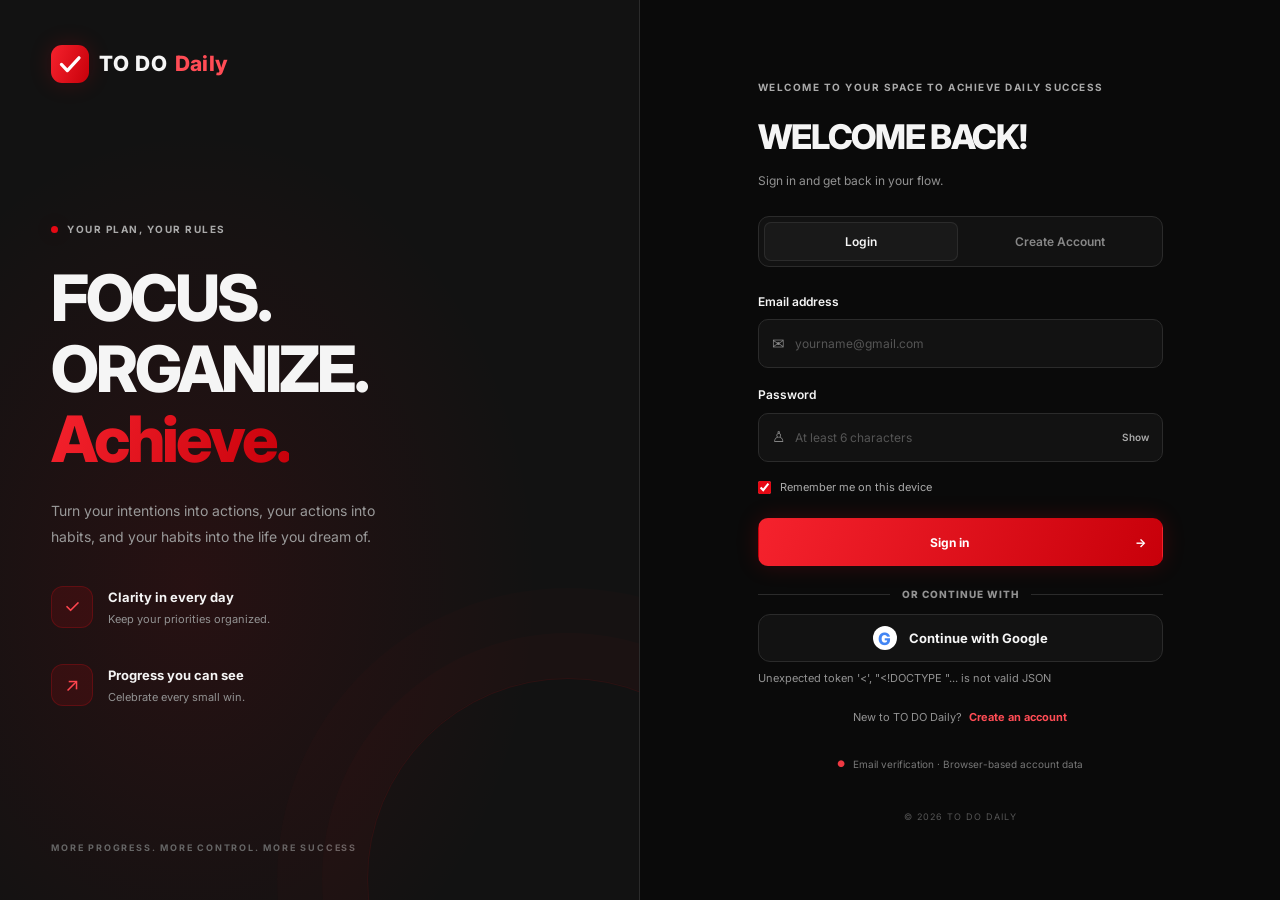
==== account.html @ 5b6dea38 "Add files via upload" ====
<!DOCTYPE html>
<html lang="en">
<head>
    <meta charset="UTF-8">
    <meta name="viewport" content="width=device-width, initial-scale=1.0">
    <meta name="theme-color" content="#0a0a0a">
    <title>TO DO Daily | Account</title>
    <link rel="icon" href="data:image/svg+xml,%3Csvg xmlns=%22http://www.w3.org/2000/svg%22 viewBox=%220 0 40 40%22%3E%3Cdefs%3E%3ClinearGradient id=%22g%22 x2=%221%22 y2=%221%22%3E%3Cstop stop-color=%22%23e50914%22/%3E%3Cstop offset=%221%22 stop-color=%22%23b20710%22/%3E%3C/linearGradient%3E%3C/defs%3E%3Crect width=%2240%22 height=%2240%22 rx=%2210%22 fill=%22url(%23g)%22/%3E%3Cpath d=%22m10 20 7 7 14-15%22 fill=%22none%22 stroke=%22white%22 stroke-width=%223.5%22 stroke-linecap=%22round%22 stroke-linejoin=%22round%22/%3E%3C/svg%3E">
    <script>try { document.documentElement.dataset.theme = localStorage.getItem("todoDaily_lastTheme") || "black-red"; } catch {}</script>
    <link rel="stylesheet" href="style.css">
    <script src="account.js" defer></script>
</head>
<body class="account-page">
    <main class="account-card">
        <a class="brand" href="todo.html" aria-label="TO DO Daily home">
            <span class="brand-mark" aria-hidden="true"><svg viewBox="0 0 40 40" focusable="false"><path d="M11 20.5 17.2 27 29.5 13.5" fill="none" stroke="white" stroke-width="3.4" stroke-linecap="round" stroke-linejoin="round"/></svg></span>
            <span class="brand-wordmark"><span class="brand-main">TO DO</span> <span class="accent">Daily</span></span>
        </a>
        <span class="eyebrow">ACCOUNT SETTINGS</span>
        <h1 id="accountUsername">Your account</h1>
        <p class="account-email" id="accountEmail"></p>
        <div class="account-options">
            <button class="btn btn-primary" id="accountLogoutBtn" type="button">Log out</button>
            <button class="danger-button" id="accountDeleteBtn" type="button">Delete account</button>
        </div>
        <button class="account-back" id="backToWebsite" type="button">Back to website</button>
    </main>

    <div class="modal-overlay" id="accountModal" hidden>
        <section class="confirm-modal" role="dialog" aria-modal="true" aria-labelledby="accountModalTitle" aria-describedby="accountModalDescription" tabindex="-1">
            <span class="modal-symbol" aria-hidden="true">!</span>
            <h2 id="accountModalTitle">Are you sure?</h2>
            <p id="accountModalDescription"></p>
            <div class="modal-actions" id="accountModalActions"></div>
        </section>
    </div>
    <div class="account-toast" id="accountToast" role="status" aria-live="polite" hidden></div>
</body>
</html>
---- style.css ----
/* TO DO Daily — shared design system */
:root {
    --bg: #0a0a0a;
    --surface: #121212;
    --surface-2: #191919;
    --red: #e50914;
    --red-light: #ff4c55;
    --white: #f5f5f5;
    --muted: #929292;
    --border: #2b2b2b;
    --radius: 15px;
}

* {
    box-sizing: border-box;
    margin: 0;
    padding: 0;
}

html { min-height: 100%; scroll-behavior: smooth; }

body {
    min-height: 100vh;
    background: var(--bg);
    color: var(--white);
    font-family: "Inter", Arial, sans-serif;
    font-size: 14px;
    line-height: 1.6;
}

button, input { font: inherit; }
button { color: inherit; }
button:disabled { cursor: not-allowed; opacity: .45; }
button:focus-visible, a:focus-visible, input:focus-visible {
    outline: 2px solid var(--red-light);
    outline-offset: 3px;
}
a { color: inherit; text-decoration: none; }
[hidden] { display: none !important; }
.accent { color: var(--red-light); }
.gradient-text {
    color: #ff3a45;
    background: linear-gradient(100deg, #ff626a, #e50914, #9e050d);
    background-clip: text;
    -webkit-background-clip: text;
    -webkit-text-fill-color: transparent;
}
.eyebrow {
    display: inline-flex;
    align-items: center;
    gap: 9px;
    color: #aaa;
    font-size: 10px;
    font-weight: 700;
    letter-spacing: 1.5px;
}
.status-dot {
    width: 7px;
    height: 7px;
    display: inline-block;
    border-radius: 50%;
    background: var(--red);
    box-shadow: 0 0 12px #e5091480;
}

/* Brand and buttons */
.brand {
    display: inline-flex;
    align-items: center;
    gap: 10px;
    font-size: 21px;
    font-weight: 800;
    letter-spacing: .15px;
    white-space: nowrap;
    text-decoration: none;
}
.brand-mark {
    width: 38px;
    height: 38px;
    display: grid;
    place-items: center;
    flex-shrink: 0;
    border-radius: 11px;
    background: linear-gradient(140deg, #e50914, #b20710);
    box-shadow: 0 5px 20px #e5091438, 0 0 22px #e5091415;
}
.brand-mark svg { display: block; width: 100%; height: 100%; }
.brand-wordmark { display: inline-flex; align-items: baseline; gap: 7px; }
.brand-main { color: #fff; letter-spacing: 1px; font-weight: 800; }
.brand .accent { color: #e50914; font-weight: 800; }
.btn {
    min-height: 44px;
    display: inline-flex;
    align-items: center;
    justify-content: center;
    gap: 10px;
    padding: 10px 16px;
    border: 1px solid transparent;
    border-radius: 10px;
    font-size: 12px;
    font-weight: 700;
    cursor: pointer;
    transition: transform .2s, box-shadow .2s, background .2s;
}
.btn-primary {
    background: linear-gradient(110deg, #f5222d, #c8000a);
    color: white;
    box-shadow: 0 5px 18px #e5091420;
}
.btn-primary:hover {
    transform: translateY(-2px);
    box-shadow: 0 8px 25px #e5091445;
}
.btn-outline {
    border-color: #383838;
    background: #141414;
    color: #ddd;
}
.btn-outline:hover { border-color: #a52a30; background: #211112; }
.text-button {
    border: none;
    background: transparent;
    color: var(--muted);
    font-size: 11px;
    cursor: pointer;
    transition: color .2s;
}
.text-button:hover { color: white; }

/* Login page */
.auth-page {
    background:
        radial-gradient(ellipse at 12% 20%, #4c050b28, transparent 45%),
        radial-gradient(ellipse at 85% 85%, #4a050b16, transparent 40%),
        var(--bg);
}
.auth-layout {
    min-height: 100vh;
    display: grid;
    grid-template-columns: 1fr 1fr;
}
.brand-panel {
    position: relative;
    min-height: 100vh;
    display: flex;
    flex-direction: column;
    padding: 45px 8%;
    overflow: hidden;
    border-right: 1px solid #ffffff0b;
    background: radial-gradient(ellipse at 30% 65%, #60050c25, transparent 55%), #0d0d0d;
}
.brand-panel::after {
    position: absolute;
    right: -130px;
    bottom: -180px;
    width: 400px;
    height: 400px;
    border: 1px solid #e509141c;
    border-radius: 50%;
    box-shadow: 0 0 0 45px #e5091406, 0 0 0 90px #e5091404;
    content: "";
    pointer-events: none;
}
.brand-content {
    position: relative;
    z-index: 1;
    max-width: 490px;
    margin: auto 0;
    padding: 55px 0;
}
.brand-content h1 {
    margin-top: 24px;
    font-size: clamp(43px, 5vw, 70px);
    font-weight: 800;
    line-height: 1.1;
    letter-spacing: -3px;
}
.brand-content > p {
    max-width: 365px;
    margin-top: 23px;
    color: #999;
    font-size: 14px;
    line-height: 1.9;
}
.brand-feature {
    display: flex;
    align-items: center;
    gap: 15px;
    margin-top: 35px;
}
.feature-icon {
    width: 42px;
    height: 42px;
    display: grid;
    place-items: center;
    border: 1px solid #e509143d;
    border-radius: 12px;
    background: #e509141f;
    color: #ff454e;
    font-size: 19px;
}
.brand-feature strong { font-size: 13px; }
.brand-feature p { margin-top: 3px; color: var(--muted); font-size: 11px; }
.brand-footer { color: #666; font-size: 9px; font-weight: 700; letter-spacing: 1.8px; }

.auth-side {
    display: flex;
    flex-direction: column;
    align-items: center;
    justify-content: center;
    padding: 40px 7%;
}
.auth-card { width: 100%; max-width: 405px; }
.mobile-brand { display: none; margin-bottom: 35px; }
.auth-heading { margin-bottom: 26px; }
.auth-heading h2 {
    margin-top: 12px;
    font-size: clamp(27px, 3vw, 34px);
    font-weight: 800;
    letter-spacing: -1.3px;
}
.auth-heading > p { margin-top: 7px; color: var(--muted); font-size: 12px; }
.auth-tabs {
    display: grid;
    grid-template-columns: 1fr 1fr;
    gap: 5px;
    margin-bottom: 25px;
    padding: 5px;
    border: 1px solid var(--border);
    border-radius: 11px;
    background: #111;
}
.auth-tab {
    min-height: 39px;
    border: none;
    border-radius: 7px;
    background: transparent;
    color: #888;
    font-size: 12px;
    font-weight: 600;
    cursor: pointer;
}
.auth-tab.active {
    background: #292020;
    color: white;
    box-shadow: inset 0 0 0 1px #4b2022;
}
.field-group { margin-bottom: 17px; }
.field-group > label, .gender-field legend {
    display: block;
    margin-bottom: 8px;
    color: #ddd;
    font-size: 12px;
    font-weight: 600;
}
.input-wrap {
    display: flex;
    align-items: center;
    gap: 10px;
    min-height: 49px;
    padding: 0 13px;
    border: 1px solid #303030;
    border-radius: 10px;
    background: #111;
    transition: border-color .2s, box-shadow .2s, background .2s;
}
.input-wrap:focus-within {
    border-color: #e50914a8;
    background: #151010;
    box-shadow: 0 0 0 3px #e5091410, 0 0 20px #e5091408;
}
.input-icon { flex-shrink: 0; color: #888; font-size: 15px; }
.input-wrap input {
    width: 100%;
    min-width: 0;
    height: 46px;
    border: none;
    outline: none;
    background: transparent;
    color: white;
    font-size: 12px;
}
.input-wrap input::placeholder { color: #555; }
.input-wrap input:focus-visible { outline: none; }
.input-wrap input[type="date"] { color-scheme: dark; }
.password-toggle {
    flex-shrink: 0;
    border: none;
    background: transparent;
    color: #aaa;
    font-size: 10px;
    font-weight: 600;
    cursor: pointer;
}
.password-toggle:hover { color: white; }
.field-error, .form-error {
    margin-top: 5px;
    color: #ff626a;
    font-size: 11px;
    line-height: 1.5;
}
.field-error:empty, .form-error:empty { display: none; }
.auth-submit { width: 100%; min-height: 48px; margin-top: 7px; }
.auth-submit span:first-child { flex: 1; }
.auth-switch {
    margin-top: 22px;
    color: var(--muted);
    text-align: center;
    font-size: 11px;
}
.auth-switch button {
    margin-left: 4px;
    border: none;
    background: transparent;
    color: #ff4c55;
    font-size: inherit;
    font-weight: 700;
    cursor: pointer;
}
.auth-switch a { font-weight: 700; }
.remember-row {
    display: flex;
    align-items: center;
    gap: 9px;
    margin: 5px 0 15px;
    color: #aaa;
    font-size: 11px;
    cursor: pointer;
}
.remember-row input, .gender-option input { accent-color: var(--red); }
.security-note {
    display: flex;
    align-items: center;
    justify-content: center;
    gap: 8px;
    margin-top: 30px;
    color: #777;
    font-size: 10px;
    text-align: center;
}
.security-note > span { color: #ef3942; font-size: 9px; }
.page-copyright { margin-top: 38px; color: #555; text-align: center; font-size: 9px; letter-spacing: 1px; }

/* Verification and profile setup */
.setup-page {
    display: grid;
    place-items: center;
    padding: 24px;
    background: radial-gradient(ellipse at 50% 15%, #51060b2b, transparent 45%), var(--bg);
}
.setup-card {
    width: 100%;
    max-width: 445px;
    padding: 35px;
    border: 1px solid #292020;
    border-radius: 20px;
    background: linear-gradient(145deg, #151515, #101010);
    box-shadow: 0 20px 70px #0008, 0 0 55px #e5091408;
    animation: enter .4s ease both;
}
.setup-brand { margin-bottom: 32px; }
.profile-card .setup-brand { display: flex; justify-content: center; width: 100%; margin: 0 auto 28px; }
.profile-card > .eyebrow, .profile-card > h1, .profile-card > .setup-description { display: block; width: 100%; text-align: center; }
.profile-card > .eyebrow { justify-content: center; }
.profile-card > h1 { margin-left: auto; margin-right: auto; font-size: clamp(23px, 5vw, 30px); line-height: 1.3; letter-spacing: -.7px; }
.profile-card > .setup-description { margin-top: 10px; line-height: 1.7; }
.setup-avatar {
    width: 58px;
    height: 58px;
    display: grid;
    place-items: center;
    margin-bottom: 22px;
    border: 1px solid #e509144a;
    border-radius: 17px;
    background: #e509141f;
    color: #ff5059;
    font-size: 25px;
    font-weight: 800;
}
.setup-card h1 { margin-top: 12px; font-size: 30px; line-height: 1.3; letter-spacing: -1px; }
.setup-description { margin: 12px 0 25px; color: var(--muted); font-size: 12px; line-height: 1.9; overflow-wrap: anywhere; }
.setup-description strong { overflow-wrap: anywhere; }
.setup-card .auth-submit { margin-top: 12px; }
.setup-logout { display: block; margin: 22px auto 0; }
.field-hint { margin-top: 7px; color: #777; font-size: 10px; }
 .dob-selects { display: grid; grid-template-columns: .85fr 1.5fr 1fr; gap: 8px; }
.dob-selects select {
    width: 100%; min-width: 0; height: 48px; padding: 0 9px;
    border: 1px solid #303030; border-radius: 10px; outline: none;
    background: #111; color: #eee; font: inherit; font-size: 12px;
}
.dob-selects select:focus { border-color: #e50914a8; box-shadow: 0 0 0 3px #e5091410; }
.add-task-wrap { margin-top: 18px; transition: margin .28s ease; }
.add-task-wrap:has(+ .progress-section) { margin-top: 0; margin-bottom: 20px; }
.gender-field { min-width: 0; margin: 0 0 16px; border: none; }
.gender-options { display: grid; grid-template-columns: 1fr 1fr; gap: 8px; }
.gender-option { position: relative; cursor: pointer; }
.gender-option input {
    position: absolute;
    width: 1px;
    height: 1px;
    opacity: 0;
}
.gender-option span {
    min-height: 42px;
    display: flex;
    align-items: center;
    padding: 10px;
    border: 1px solid #303030;
    border-radius: 9px;
    background: #111;
    color: #aaa;
    font-size: 11px;
    transition: border-color .2s, background .2s, color .2s;
}
.gender-option input:checked + span {
    border-color: #c51c25;
    background: #321215;
    color: white;
}
.gender-option input:focus-visible + span { outline: 2px solid var(--red-light); outline-offset: 2px; }

/* OTP verification */
.otp-inputs {
    display: grid;
    grid-template-columns: repeat(6, minmax(0, 1fr));
    gap: 8px;
    margin: 24px 0 12px;
}
.otp-input {
    width: 100%;
    min-width: 0;
    height: 53px;
    border: 1px solid #343434;
    border-radius: 10px;
    outline: none;
    background: #0d0d0d;
    color: white;
    font-size: 22px;
    font-weight: 700;
    text-align: center;
    transition: border-color .2s, box-shadow .2s;
}
.otp-input:focus { border-color: var(--red); box-shadow: 0 0 0 3px #e5091417; }
.resend-row { display: flex; flex-wrap: wrap; justify-content: center; gap: 8px; margin-top: 22px; color: #888; font-size: 11px; }

/* Dashboard navbar */
.dashboard-page {
    background: radial-gradient(ellipse at 50% 0%, #41040818, transparent 40%), var(--bg);
}
.navbar {
    position: sticky;
    top: 0;
    z-index: 5;
    min-height: 72px;
    display: flex;
    align-items: center;
    justify-content: space-between;
    gap: 14px;
    padding: 12px max(5%, calc((100% - 1100px) / 2));
    border-bottom: 1px solid #ffffff0d;
    background: #0a0a0aef;
    backdrop-filter: blur(18px);
}
.nav-user { display: flex; align-items: center; gap: 10px; }
.avatar {
    width: 36px;
    height: 36px;
    display: grid;
    flex-shrink: 0;
    place-items: center;
    border: 1px solid #e5091455;
    border-radius: 50%;
    background: linear-gradient(135deg, #4b1014, #1b0b0c);
    color: #ff747b;
    font-size: 13px;
    font-weight: 800;
}
.nav-username { max-width: 130px; overflow: hidden; color: #ddd; font-size: 11px; font-weight: 600; text-overflow: ellipsis; white-space: nowrap; }
.logout-btn { min-height: 36px; padding: 7px 11px; font-size: 10px; }

/* Dashboard and stats */
.dashboard-main { width: min(100% - 40px, 900px); margin: 0 auto; padding: 45px 0 30px; }
.welcome-section { margin-bottom: 27px; }
.welcome-section h1 { margin-top: 11px; font-size: clamp(28px, 5vw, 41px); font-weight: 800; letter-spacing: -1.5px; line-height: 1.3; overflow-wrap: anywhere; }
.welcome-section > p { margin-top: 8px; color: var(--muted); font-size: 12px; }
.stats-grid { display: grid; grid-template-columns: repeat(3, minmax(0, 1fr)); gap: 13px; margin-bottom: 22px; }
.stat-card {
    min-width: 0;
    padding: 18px;
    border: 1px solid var(--border);
    border-radius: 14px;
    background: linear-gradient(140deg, #171717, #111);
    transition: transform .2s, border-color .2s;
}
.stat-card:hover { transform: translateY(-3px); border-color: #552025; }
.stat-icon { width: 31px; height: 31px; display: grid; place-items: center; margin-bottom: 13px; border: 1px solid #e509142c; border-radius: 9px; background: #e5091410; color: #ff5059; font-size: 16px; }
.stat-label { color: #999; font-size: 9px; font-weight: 700; letter-spacing: 1px; }
.stat-value { margin-top: 5px; font-size: 29px; font-weight: 800; letter-spacing: -1px; line-height: 1.4; }
.stat-percent { margin-left: 2px; color: #ff525b; font-size: 15px; }
.stat-caption { margin-top: 4px; color: #777; font-size: 10px; }

/* Task panel */
.task-panel { padding: 27px; border: 1px solid #292929; border-radius: 18px; background: linear-gradient(150deg, #141414, #101010); box-shadow: 0 18px 50px #0003; }
.panel-heading { display: flex; align-items: center; justify-content: space-between; gap: 12px; margin-bottom: 22px; }
.panel-heading h2 { margin-top: 4px; font-size: 24px; font-weight: 800; letter-spacing: -.8px; }
.task-count-badge { flex-shrink: 0; padding: 7px 10px; border: 1px solid #e5091429; border-radius: 8px; background: #e509140d; color: #ff646b; font-size: 10px; font-weight: 700; }
.add-task-form { display: flex; align-items: center; gap: 10px; min-height: 55px; padding: 5px 6px 5px 14px; border: 1px solid #303030; border-radius: 11px; background: #0c0c0c; transition: border-color .2s, box-shadow .2s; }
.add-task-form:focus-within { border-color: #b32b32; box-shadow: 0 0 0 3px #e509140d; }
.add-input-icon { color: #ff444d; font-size: 20px; }
.add-task-form input { flex: 1; width: 100%; min-width: 0; height: 42px; border: none; outline: none; background: transparent; color: white; font-size: 12px; }
.add-task-form input::placeholder { color: #626262; }
.add-task-form input:focus-visible { outline: none; }
.add-task-btn { min-height: 40px; padding: 8px 13px; font-size: 10px; }

/* Progress */
.progress-section { margin-top: 26px; }
.progress-label { display: flex; justify-content: space-between; gap: 10px; margin-bottom: 10px; color: #999; font-size: 9px; font-weight: 700; letter-spacing: .8px; }
#progressLabel { color: #ff5a62; letter-spacing: 0; }
.progress-track { height: 6px; overflow: hidden; border-radius: 20px; background: #292929; }
.progress-fill { width: 0; height: 100%; border-radius: inherit; background: linear-gradient(90deg, #9f0710, #ff2632); box-shadow: 0 0 12px #e5091455; transition: width .45s ease; }

/* Filters */
.task-toolbar { display: flex; align-items: center; justify-content: space-between; gap: 12px; margin: 25px 0 15px; padding-bottom: 15px; border-bottom: 1px solid #272727; }
.filter-tabs { display: flex; flex-wrap: wrap; gap: 4px; }
.filter-btn { display: inline-flex; align-items: center; gap: 6px; padding: 8px 10px; border: 1px solid transparent; border-radius: 8px; background: transparent; color: #888; font-size: 10px; font-weight: 600; cursor: pointer; }
.filter-btn span { min-width: 17px; padding: 1px 4px; border-radius: 5px; background: #272727; color: #aaa; font-size: 9px; text-align: center; }
.filter-btn:hover { color: white; }
.filter-btn.active { border-color: #632126; background: #341316; color: #ff646b; }
.filter-btn.active span { background: #57151a; color: #ff8389; }
.clear-btn { flex-shrink: 0; font-size: 10px; }

/* Task rows */
.task-list { display: flex; flex-direction: column; gap: 9px; list-style: none; }
.task-item { display: flex; align-items: center; gap: 12px; min-width: 0; padding: 13px 12px; border: 1px solid #292929; border-radius: 11px; background: #141414; animation: task-enter .25s ease both; transition: border-color .2s, background .2s, opacity .22s, transform .22s; }
.task-item:hover { border-color: #4b2527; background: #191515; }
.task-item.removing { opacity: 0; transform: translateX(18px); }
.task-check { width: 23px; height: 23px; flex-shrink: 0; display: grid; place-items: center; border: 1.5px solid #666; border-radius: 50%; background: #101010; color: white; font-size: 12px; cursor: pointer; transition: border-color .2s, background .2s, transform .2s; }
.task-check:hover { transform: scale(1.08); border-color: #ff4c55; }
.task-item.completed .task-check { border-color: var(--red); background: var(--red); }
.task-text { flex: 1; min-width: 0; overflow-wrap: anywhere; color: #e5e5e5; font-size: 12px; line-height: 1.7; cursor: pointer; transition: color .2s; }
.task-item.completed .task-text { color: #6f6f6f; text-decoration: line-through; text-decoration-color: #777; }
.delete-task { width: 31px; height: 31px; flex-shrink: 0; display: grid; place-items: center; border: 1px solid transparent; border-radius: 8px; background: transparent; color: #777; font-size: 14px; cursor: pointer; transition: color .2s, background .2s, border-color .2s; }
.delete-task:hover { border-color: #702126; background: #3a1013; color: #ff5a62; }
.empty-state { padding: 35px 15px; text-align: center; }
.empty-icon { width: 47px; height: 47px; display: grid; place-items: center; margin: 0 auto 14px; border: 1px solid #6d1b20; border-radius: 15px; background: #e509140c; color: #ff525a; font-size: 21px; }
.empty-state h3 { font-size: 15px; font-weight: 700; }
.empty-state p { max-width: 300px; margin: 7px auto 0; color: #858585; font-size: 11px; line-height: 1.8; }
.list-footer { display: flex; align-items: center; justify-content: space-between; gap: 10px; margin-top: 16px; padding-top: 16px; border-top: 1px solid #262626; color: #777; font-size: 9px; }
.list-footer > span:first-child { display: inline-flex; align-items: center; gap: 7px; font-size: 8px; font-weight: 700; letter-spacing: .8px; }
.dashboard-motto { margin-top: 25px; color: #515151; text-align: center; font-size: 9px; font-weight: 600; letter-spacing: 1.4px; }

/* Praise toast */
.toast { position: fixed; right: 24px; bottom: 24px; z-index: 20; max-width: min(390px, calc(100% - 32px)); display: flex; align-items: center; gap: 12px; padding: 15px 19px; border: 1px solid #6d2429; border-radius: 13px; background: #191111; box-shadow: 0 12px 40px #0009, 0 0 25px #e5091410; color: #f5f5f5; font-size: 12px; font-weight: 600; opacity: 0; pointer-events: none; transform: translateY(20px); transition: opacity .28s ease, transform .28s ease; }
.toast.show { opacity: 1; pointer-events: auto; transform: translateY(0); }
.toast-icon { width: 30px; height: 30px; flex-shrink: 0; display: grid; place-items: center; border-radius: 9px; background: #e5091420; color: #ff626a; font-size: 16px; }

/* Animations */
@keyframes enter { from { opacity: 0; transform: translateY(10px); } to { opacity: 1; transform: translateY(0); } }
@keyframes task-enter { from { opacity: 0; transform: translateY(8px); } to { opacity: 1; transform: translateY(0); } }

/* Responsive layout */
@media (max-width: 850px) {
    .brand-panel { padding: 35px 6%; }
    .auth-side { padding: 30px 5%; }
    .brand-content h1 { font-size: clamp(39px, 6vw, 55px); letter-spacing: -2px; }
    .task-panel { padding: 22px; }
}
@media (max-width: 680px) {
    .auth-layout { grid-template-columns: 1fr; }
    .brand-panel { display: none; }
    .auth-side { min-height: 100vh; padding: 26px 21px; }
    .auth-card { max-width: 420px; margin: auto; }
    .mobile-brand { display: inline-flex; }
    .page-copyright { margin-top: 30px; }
    .setup-card { padding: 27px 22px; }
    .navbar { min-height: 65px; padding: 10px 14px; }
    .brand { gap: 8px; font-size: 18px; }
    .brand-mark { width: 32px; height: 32px; font-size: 19px; }
    .nav-user { gap: 7px; }
    .nav-username { max-width: 85px; font-size: 10px; }
    .logout-btn { min-height: 33px; padding: 6px 8px; font-size: 9px; }
    .dashboard-main { width: calc(100% - 28px); padding-top: 30px; }
    .stats-grid { gap: 8px; }
    .stat-card { padding: 12px 10px; }
    .stat-value { font-size: 23px; }
    .stat-label { font-size: 8px; letter-spacing: .5px; }
    .stat-caption { font-size: 9px; }
    .task-panel { padding: 17px 13px; border-radius: 14px; }
    .panel-heading h2 { font-size: 21px; }
    .task-count-badge { padding: 6px 7px; font-size: 9px; }
    .add-task-form { gap: 7px; padding-left: 9px; }
    .add-task-form input { font-size: 11px; }
    .add-task-btn { gap: 4px; padding: 8px; font-size: 9px; }
    .task-toolbar { align-items: flex-start; }
    .filter-tabs { gap: 2px; }
    .filter-btn { gap: 4px; padding: 8px 6px; font-size: 9px; }
    .clear-btn { padding-top: 9px; font-size: 9px; }
    .list-footer { align-items: flex-start; flex-direction: column; }
    .toast { right: 16px; bottom: 16px; }
}
@media (max-width: 380px) {
    .setup-card { padding: 23px 17px; }
    .setup-card h1 { font-size: 26px; }
    .nav-username { display: none; }
    .stat-card { padding: 10px 7px; }
    .stat-value { font-size: 20px; }
    .filter-btn { padding: 7px 5px; }
    .otp-inputs { gap: 5px; }
    .otp-input { height: 46px; font-size: 19px; }
}
@media (prefers-reduced-motion: reduce) {
    *, *::before, *::after {
        scroll-behavior: auto !important;
        animation-duration: .01ms !important;
        animation-iteration-count: 1 !important;
        transition-duration: .01ms !important;
    }
}


/* Profile panel, charts, theme swatches, confirmation dialogs */
:root {
    --accent: #e50914;
    --accent-strong: #b20710;
    --accent-soft: #ff4c55;
    --accent-gradient: linear-gradient(110deg, #f5222d, #c8000a);
    --glow: 0 0 22px #e5091430;
    --shadow: 0 18px 55px #0008;
    --success-blue: #339dff;
    --danger-red: #ff4653;
    --card-shadow: 0 12px 36px #0003;
}
:root[data-theme="black-red"] {
    color-scheme: dark;
    --bg: #0a0a0a; --surface: #121212; --surface-2: #191919;
    --white: #f5f5f5; --muted: #929292; --border: #2b2b2b; --greeting-text: #f5f5f5;
    --red: #e50914; --red-light: #ff4c55; --accent: #e50914;
    --accent-strong: #b20710; --accent-soft: #ff4c55;
    --accent-gradient: linear-gradient(110deg, #f5222d, #c8000a);
    --glow: 0 0 22px #e5091430; --shadow: 0 18px 55px #0008;
}
:root[data-theme="white-blue"] {
    color-scheme: light;
    --bg: #f4f7fc; --surface: #ffffff; --surface-2: #edf2f9;
    --white: #172033; --muted: #637087; --border: #d6dfec; --greeting-text: #172033;
    --red: #2563eb; --red-light: #3b82f6; --accent: #2563eb;
    --accent-strong: #1d4ed8; --accent-soft: #60a5fa;
    --accent-gradient: linear-gradient(110deg, #3b82f6, #1d4ed8);
    --glow: 0 7px 24px #1d4ed81a; --shadow: 0 18px 55px #1d35571c;
    --card-shadow: 0 12px 34px #1d355714;
}
:root[data-theme="black-purple"] {
    color-scheme: dark;
    --bg: #0b0910; --surface: #15111d; --surface-2: #20182a;
    --white: #f7f2ff; --muted: #a49ab4; --border: #382943; --greeting-text: #f7f2ff;
    --red: #a855f7; --red-light: #c084fc; --accent: #a855f7;
    --accent-strong: #7e22ce; --accent-soft: #c084fc;
    --accent-gradient: linear-gradient(110deg, #c084fc, #7e22ce);
    --glow: 0 0 22px #a855f730; --shadow: 0 18px 55px #0009;
}
 :root[data-theme="pink-blue"] {
    color-scheme: light;
    --bg: #ffd6ec; --surface: #ffffff; --surface-2: #fff0f8;
    --white: #17243b; --muted: #4d5d77; --border: #ee9fcb; --greeting-text: #172033;
    --red: #1e90ff; --red-light: #0878e8; --accent: #1e90ff;
    --accent-strong: #0869ce; --accent-soft: #0869ce;
    --accent-gradient: linear-gradient(110deg, #42adff, #0878e8);
    --glow: 0 6px 20px #1e90ff20; --shadow: 0 18px 55px #77345b1a; --card-shadow: 0 12px 34px #77345b14;
}
:root[data-theme="peach-coral"] {
    color-scheme: light;
    --bg: #fff2e8; --surface: #fffaf5; --surface-2: #ffeadf;
    --white: #4a2d2b; --muted: #856763; --border: #f1c9bb; --greeting-text: #3b2422;
    --red: #f0645a; --red-light: #d94841; --accent: #f0645a;
    --accent-strong: #d94841; --accent-soft: #d94841;
    --accent-gradient: linear-gradient(110deg, #fb8b7f, #e85d55);
    --glow: 0 6px 20px #f0645a18; --shadow: 0 18px 55px #77483a1a; --card-shadow: 0 12px 34px #77483a14;
}
:root[data-theme="mint-teal"] {
    color-scheme: light;
    --bg: #d8f8e8; --surface: #ffffff; --surface-2: #effcf5;
    --white: #173a35; --muted: #52736c; --border: #a6d9c7; --greeting-text: #173a35;
    --red: #0f9f8f; --red-light: #087f72; --accent: #0f9f8f;
    --accent-strong: #087f72; --accent-soft: #087f72;
    --accent-gradient: linear-gradient(110deg, #35c9b1, #087f72);
    --glow: 0 6px 20px #0f9f8f18; --shadow: 0 18px 55px #1d5d4a1a; --card-shadow: 0 12px 34px #1d5d4a14;
}
html, body, .navbar, .task-panel, .stat-card, .task-item, .add-task-form,
.profile-panel, .profile-box, .chart-card, .confirm-modal, .toast, input, button {
    transition-property: background-color, color, border-color, box-shadow;
    transition-duration: .22s;
    transition-timing-function: ease;
}
body { background-color: var(--bg); color: var(--white); }
.brand-mark { background: var(--accent-gradient); box-shadow: var(--glow); }
.brand .accent, .accent, .brand .accent { color: var(--accent-soft); }
.brand-main { color: var(--white); }
.btn-primary { background: var(--accent-gradient); box-shadow: var(--glow); }
.btn-outline { border-color: var(--border); background: var(--surface); color: var(--white); }
.btn-outline:hover { border-color: var(--accent); background: var(--surface-2); }
button:focus-visible, a:focus-visible, input:focus-visible { outline-color: var(--accent-soft); }
.status-dot { background: var(--accent); box-shadow: var(--glow); }
.gradient-text { background-image: var(--accent-gradient); }
.navbar { background: var(--surface); border-color: var(--border); }
.task-panel, .stat-card { background: var(--surface); border-color: var(--border); box-shadow: var(--card-shadow); }
.task-item { background: var(--surface); border-color: var(--border); }
.task-item:hover { border-color: var(--accent); background: var(--surface-2); }
.task-text { color: var(--white); }
.task-item.completed .task-text { color: var(--muted); }
.task-check { background: var(--bg); border-color: var(--muted); }
.task-item.completed .task-check { border-color: var(--accent); background: var(--accent); }
.add-task-form { background: var(--surface-2); border-color: var(--border); }
.add-task-form input { color: var(--white); }
.input-wrap, .auth-tabs { background: var(--surface); border-color: var(--border); }
.input-wrap input { color: var(--white); }
.filter-btn { color: var(--muted); }
.filter-btn span { background: var(--surface-2); color: var(--muted); }
.filter-btn.active { border-color: var(--accent); background: color-mix(in srgb, var(--accent) 14%, var(--surface)); color: var(--accent-soft); }
.filter-btn.active span { background: color-mix(in srgb, var(--accent) 24%, var(--surface)); color: var(--accent-soft); }
.progress-track { background: var(--surface-2); }
.progress-fill { background: var(--accent-gradient); box-shadow: var(--glow); }
#progressLabel { color: var(--accent-soft); }
.empty-icon { border-color: var(--border); background: color-mix(in srgb, var(--accent) 10%, var(--surface)); color: var(--accent-soft); }
.delete-task:hover { border-color: var(--accent); background: color-mix(in srgb, var(--accent) 14%, var(--surface)); color: var(--accent-soft); }
.toast { background: var(--surface); border-color: var(--border); color: var(--white); box-shadow: var(--shadow), var(--glow); }
.toast-icon { background: color-mix(in srgb, var(--accent) 17%, var(--surface)); color: var(--accent-soft); }
.auth-page { background: radial-gradient(ellipse at 12% 20%, color-mix(in srgb, var(--accent) 12%, transparent), transparent 45%), var(--bg); }
.brand-panel { background: radial-gradient(ellipse at 30% 65%, color-mix(in srgb, var(--accent) 10%, transparent), transparent 55%), var(--surface); border-color: var(--border); }
.brand-panel::after { border-color: color-mix(in srgb, var(--accent) 12%, transparent); }
.auth-tab.active { background: var(--surface-2); color: var(--white); box-shadow: inset 0 0 0 1px var(--border); }
.field-group > label, .gender-field legend { color: var(--white); }
.auth-switch button { color: var(--accent-soft); }
.profile-panel {
    position: fixed; z-index: 40; top: 78px; right: 18px;
    width: min(440px, calc(100vw - 32px)); max-height: calc(100vh - 96px);
    overflow: auto; padding: 18px; border: 1px solid var(--border); border-radius: 20px;
    background: var(--bg); color: var(--white); box-shadow: var(--shadow), var(--glow);
    opacity: 0; transform: translateY(-10px) scale(.985); pointer-events: none;
    transition: opacity .22s ease, transform .22s ease;
}
.profile-panel.open { opacity: 1; transform: translateY(0) scale(1); pointer-events: auto; }
.profile-panel-header { display: flex; align-items: flex-start; justify-content: space-between; gap: 12px; padding: 2px 2px 14px; }
.profile-panel-header h2 { margin-top: 3px; font-size: 19px; letter-spacing: -.4px; }
.icon-button { width: 34px; height: 34px; border: 1px solid var(--border); border-radius: 10px; background: var(--surface); color: var(--white); font-size: 22px; cursor: pointer; line-height: 1; }
.profile-box { margin-top: 11px; padding: 15px; border: 1px solid var(--border); border-radius: 15px; background: var(--surface); }
.profile-box h3 { margin-bottom: 11px; font-size: 13px; font-weight: 800; }
.profile-identity { display: flex; align-items: center; gap: 11px; margin-bottom: 8px; }
.profile-large-avatar { width: 44px; height: 44px; display: grid; place-items: center; flex-shrink: 0; border-radius: 50%; background: var(--accent-gradient); color: #fff; font-size: 18px; font-weight: 800; box-shadow: var(--glow); }
.profile-identity-text { min-width: 0; display: flex; flex-direction: column; gap: 1px; }
.profile-identity-text strong { overflow-wrap: anywhere; font-size: 16px; line-height: 1.3; }
.profile-identity-text small { overflow-wrap: anywhere; color: var(--muted); font-size: 10px; }
.inline-link { margin: 1px 0 10px; padding: 0; border: 0; background: transparent; color: var(--accent-soft); font-size: 11px; font-weight: 700; cursor: pointer; text-decoration: underline; text-underline-offset: 3px; }
.name-edit-form label { display: block; margin-bottom: 5px; color: var(--muted); font-size: 11px; }
.name-edit-form input { width: 100%; min-height: 40px; padding: 9px 11px; border: 1px solid var(--border); border-radius: 9px; outline: none; background: var(--bg); color: var(--white); }
.name-edit-form input:focus { border-color: var(--accent); box-shadow: 0 0 0 3px color-mix(in srgb, var(--accent) 15%, transparent); }
.inline-actions { display: flex; gap: 8px; margin: 8px 0 12px; }
.btn-small { min-height: 34px; padding: 7px 12px; font-size: 10px; }
.danger-button { width: 100%; margin-top: 8px; padding: 9px 12px; border: 1px solid #d93442; border-radius: 9px; background: #b91c2b18; color: #ff5965; font-size: 11px; font-weight: 800; cursor: pointer; }
.danger-button:hover { background: #b91c2b2b; }
.panel-subtitle { margin: -5px 0 12px; color: var(--muted); font-size: 10px; }
.weekly-empty { padding: 17px 12px; border: 1px dashed var(--border); border-radius: 11px; color: var(--muted); font-size: 11px; line-height: 1.7; text-align: center; }
.weekly-charts { display: grid; gap: 11px; }
.chart-card { padding: 12px; border: 1px solid var(--border); border-radius: 12px; background: var(--surface-2); }
.chart-card h4, .week-comparison h4 { margin-bottom: 10px; font-size: 10px; font-weight: 800; }
.weekly-bar-chart { display: grid; grid-template-columns: repeat(7, minmax(0, 1fr)); gap: 7px; height: 118px; align-items: end; }
.bar-column { min-width: 0; height: 100%; display: grid; grid-template-rows: 17px 1fr 17px; gap: 3px; justify-items: center; align-items: end; }
.bar-count { color: var(--white); font-size: 9px; font-weight: 800; }
.bar-track { width: min(22px, 100%); height: 100%; display: flex; align-items: end; overflow: hidden; border-radius: 6px 6px 3px 3px; background: color-mix(in srgb, var(--accent) 10%, var(--bg)); }
.bar-value { width: 100%; min-height: 2px; border-radius: 6px 6px 2px 2px; background: color-mix(in srgb, var(--accent) 48%, var(--surface)); transition: height .5s ease; }
.bar-value.is-today { background: var(--accent-gradient); box-shadow: var(--glow); }
.bar-day { color: var(--muted); font-size: 9px; }
.donut-layout { display: grid; grid-template-columns: minmax(100px, 1fr) minmax(85px, 1fr); align-items: center; gap: 10px; }
.weekly-donut-chart { width: 100%; max-width: 145px; margin: auto; animation: chart-appear .6s ease both; }
.weekly-donut-chart svg { display: block; width: 100%; overflow: visible; }
.donut-center-value { fill: var(--white); font-size: 14px; font-weight: 800; }
.donut-center-label { fill: var(--muted); font-size: 6px; }
.donut-legend { display: grid; gap: 5px; }
.legend-item { display: grid; grid-template-columns: 8px 1fr auto; gap: 6px; align-items: center; color: var(--muted); font-size: 9px; }
.legend-item strong { color: var(--white); font-size: 9px; }
.legend-dot { width: 7px; height: 7px; border-radius: 50%; }
.weekly-stats { display: grid; grid-template-columns: 1fr 1fr; gap: 10px; padding: 4px 2px 0; }
.weekly-stats > div { display: flex; flex-direction: column; gap: 3px; }
.weekly-stats span { color: var(--muted); font-size: 9px; }
.weekly-stats strong { font-size: 17px; }
.weekly-percent-row { grid-column: 1 / -1; flex-direction: row !important; justify-content: space-between; align-items: center; }
.weekly-stats .progress-track { grid-column: 1 / -1; height: 6px; }
.week-comparison { margin-top: 14px; padding-top: 13px; border-top: 1px solid var(--border); }
.comparison-badge { display: inline-flex; margin: 0 0 7px; padding: 5px 8px; border-radius: 7px; font-size: 9px; font-weight: 800; }
.comparison-badge.up { color: #339dff; background: #339dff18; border: 1px solid #339dff55; }
.comparison-badge.down { color: #ff4653; background: #ff465318; border: 1px solid #ff465355; }
.comparison-badge.neutral { color: var(--muted); background: var(--surface-2); border: 1px solid var(--border); }
.week-line-chart svg { display: block; width: 100%; overflow: visible; animation: chart-appear .6s ease both; }
.chart-gridline { stroke: var(--border); stroke-width: 1; stroke-dasharray: 3 4; }
.line-point-value { fill: var(--white); font-size: 9px; font-weight: 800; }
.line-point-label { fill: var(--muted); font-size: 8px; }
.comparison-note { margin-top: 11px; color: var(--muted); font-size: 10px; }
.theme-swatches { display: grid; grid-template-columns: repeat(2, minmax(0, 1fr)); gap: 8px; }
.theme-swatch { position: relative; display: flex; align-items: center; gap: 8px; min-width: 0; padding: 8px; border: 1px solid var(--border); border-radius: 10px; background: var(--surface-2); color: var(--white); text-align: left; font-size: 9px; font-weight: 700; cursor: pointer; }
.theme-swatch.selected { border-color: var(--accent); box-shadow: inset 0 0 0 1px var(--accent), var(--glow); }
.theme-swatch.selected::after { content: "✓"; position: absolute; right: 6px; top: 4px; color: var(--accent-soft); font-size: 11px; }
.swatch-colors { width: 22px; height: 22px; flex-shrink: 0; border: 1px solid #ffffff40; border-radius: 50%; }
.swatch-red { background: linear-gradient(135deg, #111, #111 50%, #e50914 50%); }
.swatch-blue { background: linear-gradient(135deg, #fff, #fff 50%, #2563eb 50%); border-color: #b8c7df; }
.swatch-purple { background: linear-gradient(135deg, #111, #111 50%, #a855f7 50%); }
.swatch-green { background: linear-gradient(135deg, #111, #111 50%, #16a34a 50%); }
.swatch-orange { background: linear-gradient(135deg, #111, #111 50%, #f97316 50%); }
.profile-logout-btn { width: 100%; }
.profile-trigger { cursor: pointer; border: 1px solid color-mix(in srgb, var(--accent) 40%, var(--border)); background: var(--accent-gradient); color: white; box-shadow: var(--glow); transition: transform .2s, box-shadow .2s; }
.profile-trigger:hover, .profile-trigger:focus-visible { transform: translateY(-1px); box-shadow: 0 0 0 3px color-mix(in srgb, var(--accent) 18%, transparent), var(--glow); }
.profile-backdrop { position: fixed; z-index: 39; inset: 0; background: transparent; }
.modal-overlay { position: fixed; z-index: 100; inset: 0; display: grid; place-items: center; padding: 20px; background: #0009; backdrop-filter: blur(5px); animation: enter .16s ease both; }
.confirm-modal { width: min(430px, 100%); padding: 25px; border: 1px solid var(--border); border-radius: 18px; background: var(--surface); color: var(--white); box-shadow: var(--shadow), var(--glow); outline: none; }
.modal-symbol { width: 40px; height: 40px; display: grid; place-items: center; margin-bottom: 13px; border: 1px solid var(--accent); border-radius: 13px; background: color-mix(in srgb, var(--accent) 12%, var(--surface)); color: var(--accent-soft); font-size: 19px; font-weight: 800; }
.confirm-modal h2 { font-size: 20px; line-height: 1.3; }
.confirm-modal > p:not(.field-error) { margin-top: 10px; color: var(--muted); font-size: 12px; line-height: 1.8; }
.modal-actions { display: flex; justify-content: flex-end; flex-wrap: wrap; gap: 9px; margin-top: 22px; }
.modal-action { min-width: 82px; }
:root[data-theme="white-blue"] .profile-panel { box-shadow: 0 18px 55px #1d35571f; }
:root[data-theme="white-blue"] .profile-box,
:root[data-theme="white-blue"] .chart-card,
:root[data-theme="white-blue"] .theme-swatch { box-shadow: 0 5px 20px #1d35570b; }
:root[data-theme="white-blue"] .profile-trigger { color: #fff; }
@keyframes chart-appear { from { opacity: 0; transform: translateY(8px); } to { opacity: 1; transform: translateY(0); } }
@media (max-width: 680px) {
    .profile-panel { top: auto; right: 0; bottom: 0; width: 100%; max-height: 90dvh; padding: 17px 16px calc(18px + env(safe-area-inset-bottom)); border-radius: 20px 20px 0 0; transform: translateY(18px); }
    .profile-panel.open { transform: translateY(0); }
    .profile-panel-header { padding-bottom: 8px; }
    .profile-box { padding: 13px; }
    .donut-layout { grid-template-columns: minmax(95px, .9fr) minmax(75px, 1fr); }
    .confirm-modal { padding: 21px; }
}
@media (prefers-reduced-motion: reduce) {
    .profile-panel, .weekly-donut-chart, .week-line-chart svg { animation: none !important; transition: none !important; }
}


/* Final theme-aware component accents */
.dashboard-page { background: radial-gradient(ellipse at 50% 0%, color-mix(in srgb, var(--accent) 8%, transparent), transparent 40%), var(--bg); }
.nav-username, .stat-value, .panel-heading h2, .task-count-badge { color: var(--white); }
.stat-icon { border-color: color-mix(in srgb, var(--accent) 28%, var(--border)); background: color-mix(in srgb, var(--accent) 9%, var(--surface)); color: var(--accent-soft); }
.stat-percent, .add-input-icon { color: var(--accent-soft); }
.stat-label, .stat-caption, .progress-label, .list-footer { color: var(--muted); }
.task-count-badge { border-color: color-mix(in srgb, var(--accent) 28%, var(--border)); background: color-mix(in srgb, var(--accent) 9%, var(--surface)); color: var(--accent-soft); }
.add-task-form:focus-within { border-color: var(--accent); box-shadow: 0 0 0 3px color-mix(in srgb, var(--accent) 12%, transparent); }
.add-task-form input::placeholder { color: var(--muted); }
.clear-btn:hover, .text-button:hover { color: var(--accent-soft); }
.profile-panel .eyebrow { color: var(--muted); }
.setup-page { background: radial-gradient(ellipse at 50% 15%, color-mix(in srgb, var(--accent) 10%, transparent), transparent 45%), var(--bg); }
:root[data-theme="white-blue"] .brand-main { color: #172033; }
:root[data-theme="white-blue"] .brand-panel .brand-main { color: #172033; }
:root[data-theme="white-blue"] .brand-panel { background: radial-gradient(ellipse at 30% 65%, #2563eb0c, transparent 55%), #fff; }
:root[data-theme="white-blue"] .brand-content > p { color: #637087; }
:root[data-theme="white-blue"] .brand-footer { color: #637087; }
:root[data-theme="white-blue"] .brand-feature strong { color: #172033; }
:root[data-theme="white-blue"] .feature-icon { border-color: #2563eb40; background: #2563eb10; color: #2563eb; }
:root[data-theme="white-blue"] .auth-tab { color: #637087; }
:root[data-theme="white-blue"] .auth-switch { color: #637087; }
:root[data-theme="white-blue"] .security-note, :root[data-theme="white-blue"] .page-copyright { color: #637087; }
:root[data-theme="white-blue"] .setup-card { box-shadow: 0 18px 55px #1d35571c; }

/* Visible hamburger profile menu and daily-repeat countdowns */
.navbar { z-index: 65; }
.profile-backdrop { z-index: 60; }
.profile-panel { z-index: 70; }
.profile-trigger {
    position: relative;
    z-index: 66;
    width: 44px;
    height: 44px;
    min-width: 44px;
    display: flex;
    flex-direction: column;
    align-items: center;
    justify-content: center;
    gap: 5px;
    padding: 0;
    border: 1px solid color-mix(in srgb, var(--accent) 55%, var(--border));
    border-radius: 12px;
    background: var(--surface);
    color: var(--accent-soft);
    cursor: pointer;
    box-shadow: none;
    transition: border-color .2s ease, background .2s ease, box-shadow .2s ease, transform .2s ease;
}
.profile-trigger:hover,
.profile-trigger:focus-visible {
    border-color: var(--accent);
    background: color-mix(in srgb, var(--accent) 10%, var(--surface));
    box-shadow: 0 0 0 3px color-mix(in srgb, var(--accent) 17%, transparent), var(--glow);
    outline: none;
}
.profile-trigger .menu-bar {
    display: block;
    width: 21px;
    height: 2px;
    border-radius: 99px;
    background: var(--accent-soft);
    transform-origin: center;
    transition: transform .22s ease, opacity .18s ease, width .22s ease;
}
.profile-trigger.is-open .menu-bar:first-child { transform: translateY(7px) rotate(45deg); }
.profile-trigger.is-open .menu-bar:nth-child(2) { opacity: 0; transform: scaleX(.2); }
.profile-trigger.is-open .menu-bar:last-child { transform: translateY(-7px) rotate(-45deg); }
.task-copy { flex: 1; min-width: 0; display: flex; flex-direction: column; align-items: flex-start; gap: 2px; }
.task-copy .task-text { width: 100%; }
.task-reset-countdown { color: var(--muted); font-size: 10px; line-height: 1.5; text-decoration: none; }
:root[data-theme="white-blue"] .profile-trigger { box-shadow: 0 3px 12px #1d355714; }
@media (max-width: 680px) {
    .profile-trigger { width: 44px; height: 44px; min-width: 44px; }
    .profile-panel { z-index: 70; }
}


/* Background: solid theme-based surfaces only; no photo or tint overlay. */
body, .auth-page, .verify-page, .profile-page, .setup-page, .dashboard-page, .account-page { background: var(--bg) !important; background-image: none !important; }

/* Profile Photo */
.profile-photo-identity { display:flex; flex-direction:column; align-items:center; gap:5px; padding:8px 0 13px; text-align:center; }
.profile-photo-frame { width:94px; height:94px; display:grid; place-items:center; overflow:hidden; border-radius:50%; border:2px solid var(--accent); background:var(--accent-gradient); color:#fff; font-size:32px; font-weight:800; box-shadow:var(--glow); animation:avatar-float 3.8s ease-in-out infinite; }
.profile-photo-frame img, .profile-photo-frame svg { display:block; width:100%; height:100%; object-fit:cover; }
.profile-photo-frame.quote-photo { width:104px; height:104px; border-radius:24px; padding:10px; color:#fff; font-size:13px; text-align:center; font-weight:800; animation:motivation-float 4s ease-in-out infinite; }
.profile-photo-identity strong { font-size:18px; color:var(--white); }
.profile-photo-identity small { color:var(--muted); font-size:11px; overflow-wrap:anywhere; }
.change-profile-row { display:flex; align-items:center; justify-content:space-between; gap:12px; padding:10px 0; border-top:1px solid var(--border); }
.change-profile-row span { color:var(--muted); font-size:11px; }
.profile-edit-view { padding-top:8px; border-top:1px solid var(--border); animation:chart-appear .25s ease both; }
.photo-options h4 { margin:14px 0 8px; font-size:11px; color:var(--white); }
.gallery-label { display:inline-flex; align-items:center; justify-content:center; cursor:pointer; }
.avatar-choice-grid { display:grid; grid-template-columns:repeat(4,minmax(0,1fr)); gap:7px; }
.avatar-choice { padding:0; overflow:hidden; border:1px solid var(--border); border-radius:50%; background:var(--surface-2); cursor:pointer; aspect-ratio:1; }
.avatar-choice:hover { border-color:var(--accent); transform:translateY(-2px); box-shadow:var(--glow); }
.animated-person-avatar { animation:avatar-float 3s ease-in-out infinite; }
.avatar-eye { animation:avatar-blink 4s infinite; transform-origin:center; }
.avatar-wave { animation:avatar-wave 1.7s ease-in-out infinite; transform-origin:74px 69px; }
.motivation-choice-grid { display:grid; grid-template-columns:repeat(2,minmax(0,1fr)); gap:7px; }
.motivation-card-choice { min-height:58px; border:1px solid #ffffff40; border-radius:10px; padding:8px; color:#fff; font-size:11px; font-weight:800; cursor:pointer; animation:motivation-float 3.5s ease-in-out infinite; background-size:200% 200%; }
.motivation-card-choice:hover { transform:translateY(-2px); filter:saturate(1.2); }
.remove-photo-btn { margin-top:9px; color:var(--danger-red); }
@keyframes avatar-float { 0%,100%{transform:translateY(0)} 50%{transform:translateY(-3px)} }
@keyframes motivation-float { 0%,100%{background-position:0% 50%;transform:translateY(0)} 50%{background-position:100% 50%;transform:translateY(-2px)} }
@keyframes avatar-blink { 0%,44%,48%,100%{transform:scaleY(1)} 46%{transform:scaleY(.12)} }
@keyframes avatar-wave { 0%,100%{transform:rotate(0)} 50%{transform:rotate(-20deg)} }
.centered-box-title, .centered-subtitle { text-align:center; }
.weekly-view-btn { display:block; min-width:104px; margin:12px auto 2px; }
.profile-box h3 { color:var(--white); }

/* Weekly Progress modal and chart selector */
.weekly-modal-overlay { z-index:80; align-items:center; padding:18px; overflow:auto; }
.weekly-modal { width:min(900px,100%); max-height:calc(100vh - 36px); overflow:auto; padding:24px; border:1px solid var(--border); border-radius:20px; background:var(--surface); color:var(--white); box-shadow:var(--shadow),var(--glow); animation:chart-appear .25s ease both; }
.weekly-modal-header { display:flex; align-items:center; justify-content:space-between; gap:12px; margin-bottom:15px; }
.weekly-modal-header h2 { margin-top:4px; font-size:23px; }
.chart-type-label { display:block; margin:4px 0 6px; color:var(--muted); font-size:11px; }
.chart-type-select { min-width:140px; min-height:36px; padding:7px 10px; border:1px solid var(--border); border-radius:9px; background:var(--surface-2); color:var(--white); font:inherit; font-size:12px; }
.weekly-modal .weekly-charts { grid-template-columns:repeat(2,minmax(0,1fr)); margin-top:15px; }
.weekly-modal .weekly-stats { grid-column:1/-1; }
.chart-wide { grid-column:1/-1; }
.weekly-close-btn { display:block; min-width:110px; margin:18px auto 0; }
.pie-chart-mode svg circle[stroke-width="13"] { stroke-width:38px; }
.modal-open { overflow:hidden; }
.comparison-badge.up { color:#16a34a; background:#16a34a18; border:1px solid #16a34a55; }
.comparison-badge.down { color:#ef4444; background:#ef444418; border:1px solid #ef444455; }

/* Daily Progress */
.daily-progress-card { margin:22px 0 12px; padding:24px; border:1px solid var(--border); border-radius:18px; background:var(--surface); color:var(--white); box-shadow:var(--card-shadow); animation:chart-appear .4s ease both; }
.daily-progress-header { display:flex; align-items:center; justify-content:space-between; gap:14px; margin-bottom:18px; }
.daily-progress-header h2 { margin-top:4px; font-size:22px; }
.chart-type-inline { display:flex; align-items:center; gap:8px; color:var(--muted); font-size:11px; }
.daily-progress-stats { display:grid; grid-template-columns:repeat(3,minmax(0,1fr)); gap:14px; }
.daily-progress-stats > div { display:flex; flex-direction:column; gap:6px; }
.daily-progress-stats span { color:var(--muted); font-size:11px; }
.daily-progress-stats strong { font-size:20px; }
.daily-progress-stats .comparison-badge { width:max-content; max-width:100%; font-size:10px; }
.daily-progress-track { height:7px; margin:17px 0; overflow:hidden; border-radius:99px; background:var(--surface-2); }
.daily-chart { min-height:175px; padding:8px 0; animation:chart-appear .4s ease both; }
.daily-bars { height:170px; display:grid; grid-template-columns:repeat(7,minmax(0,1fr)); gap:12px; align-items:end; }
.daily-bar-col { height:100%; display:grid; grid-template-rows:20px 1fr 20px; justify-items:center; align-items:end; gap:4px; }
.daily-bar-col strong { font-size:10px; }
.daily-bar-track { width:min(34px,100%); height:100%; display:flex; align-items:end; overflow:hidden; border-radius:8px 8px 3px 3px; background:var(--surface-2); }
.daily-bar-track i { width:100%; border-radius:7px 7px 2px 2px; background:color-mix(in srgb,var(--accent) 52%,var(--surface)); transition:height .4s ease; }
.daily-bar-track i.is-today { background:var(--accent-gradient); box-shadow:var(--glow); }
.daily-bar-col small { color:var(--muted); font-size:10px; }
.daily-pie-wrap { display:flex; align-items:center; justify-content:center; gap:24px; }
.daily-pie-wrap svg { width:min(160px,40%); overflow:visible; }
.daily-pie-legend { display:grid; grid-template-columns:repeat(2,minmax(0,1fr)); gap:7px 14px; font-size:10px; color:var(--muted); }
.daily-pie-legend span { display:flex; align-items:center; gap:5px; }
.daily-pie-legend i { width:8px; height:8px; border-radius:50%; }

/* Account page and custom modal */
.account-page { min-height:100vh; display:grid; place-items:center; padding:24px; }
.account-card { width:min(500px,100%); padding:30px; border:1px solid var(--border); border-radius:22px; background:var(--surface); color:var(--white); box-shadow:var(--shadow),var(--glow); }
.account-card .brand { margin-bottom:25px; }
.account-card h1 { margin:8px 0; font-size:28px; }
.account-card .account-email { color:var(--muted); font-size:12px; overflow-wrap:anywhere; }
.account-options { display:grid; gap:12px; margin-top:26px; }
.account-options button { width:100%; min-height:46px; }
.account-options .danger-button { margin:0; min-height:46px; font-size:12px; }
.account-back { display:block; margin:16px auto 0; border:0; background:transparent; color:var(--accent-soft); text-decoration:underline; cursor:pointer; font:inherit; font-size:12px; }
.account-toast { position:fixed; bottom:22px; left:50%; transform:translateX(-50%); padding:13px 18px; border:1px solid var(--border); border-radius:12px; background:var(--surface); color:var(--white); box-shadow:var(--shadow); z-index:100; }
.profile-trigger { position:relative; z-index:55; width:44px; height:44px; min-width:44px; display:flex; flex-direction:column; align-items:center; justify-content:center; gap:5px; border:1px solid var(--border); border-radius:12px; background:var(--surface); color:var(--accent); cursor:pointer; box-shadow:none; }
.profile-trigger:hover, .profile-trigger:focus-visible { border-color:var(--accent); box-shadow:var(--glow); }
@media (max-width:640px) {
  .weekly-modal-overlay { padding:0; align-items:stretch; }
  .weekly-modal { width:100%; max-height:100vh; min-height:100vh; border-radius:0; padding:20px 15px; }
  .weekly-modal .weekly-charts { grid-template-columns:1fr; }
  .daily-progress-card { padding:18px 14px; }
  .daily-progress-header { align-items:flex-start; flex-direction:column; }
  .daily-progress-stats { grid-template-columns:1fr 1fr; }
  .daily-progress-stats > div:last-child { grid-column:1/-1; }
  .daily-bars { gap:6px; }
  .daily-pie-wrap { flex-direction:column; gap:12px; }
  .daily-pie-wrap svg { width:130px; }
  .daily-pie-legend { width:100%; }
  .account-card { padding:22px; }
}

.swatch-pink-blue { background:linear-gradient(135deg,#fff0f5 0 50%,#2563eb 50%); border-color:#e7c5dc; }
.swatch-peach-coral { background:linear-gradient(135deg,#fff2e8 0 50%,#f0645a 50%); border-color:#f1c9bb; }

/* Greeting and tagline use high-contrast text colors defined by each theme. */
.dashboard-page .welcome-section h1, .dashboard-page .welcome-section p { color: var(--greeting-text); }
.dashboard-page .welcome-section h1 .accent { color: var(--greeting-text); }
.dashboard-page .welcome-section .eyebrow { color: var(--muted); }
.dashboard-page .dashboard-motto { color: var(--greeting-text); }


/* Praise Messages: preserve the intended two-line toast layout. */
.toast #toastMessage { white-space: pre-line; line-height: 1.55; }
.toast { z-index: 120; }
.toast-action { flex-shrink: 0; padding: 7px 11px; border: 1px solid var(--accent); border-radius: 8px; background: transparent; color: var(--accent-soft); font-size: 11px; font-weight: 800; cursor: pointer; }
.toast-action:hover { background: color-mix(in srgb, var(--accent) 14%, var(--surface)); }
.daily-reset-actions { display: flex; align-items: center; flex-wrap: wrap; gap: 7px; margin-top: 5px; }
.daily-reset-actions #testDailyReset { margin-top: 0; }

/* Live Clock */
.live-clock { position:absolute; left:50%; top:50%; transform:translate(-50%,-50%); display:flex; flex-direction:column; align-items:center; gap:0; color:var(--accent-soft); text-align:center; white-space:nowrap; pointer-events:none; }
.live-clock span { font-size:11px; font-weight:650; letter-spacing:.4px; }
.live-clock strong { font-size:16px; line-height:1.3; font-weight:800; font-variant-numeric:tabular-nums; }
.navbar { position:relative; }

/* Gallery Permission, Avatars and Quote Cards */
.avatar-tabs { display:flex; gap:6px; margin:8px 0; }
.avatar-tab { flex:1; padding:7px; border:1px solid var(--border); border-radius:8px; background:var(--surface-2); color:var(--muted); cursor:pointer; }
.avatar-tab.selected { border-color:var(--accent); color:var(--accent-soft); background:color-mix(in srgb,var(--accent) 12%,var(--surface)); }
.avatar-choice-grid { grid-template-columns:repeat(3,minmax(0,1fr)); }
.animated-person-avatar { width:100%; height:100%; display:block; animation:avatar-soft-float 4.5s ease-in-out infinite; }
.avatar-blink { transform-origin:center; animation:avatar-blink 5s infinite; }
@keyframes avatar-blink { 0%,45%,49%,100% { transform:scaleY(1); } 47% { transform:scaleY(.08); } }
@keyframes avatar-soft-float { 0%,100% { transform:translateY(0); } 50% { transform:translateY(-2px); } }
.motivation-choice-grid { grid-template-columns:repeat(2,minmax(0,1fr)); }
.motivation-card-choice { position:relative; display:flex; flex-direction:column; align-items:flex-start; justify-content:center; min-height:92px; overflow:hidden; padding:12px; border:1px solid color-mix(in srgb,var(--accent) 40%,transparent); border-radius:12px; color:#fff; text-align:left; font-family:Georgia,"Times New Roman",serif; font-size:12px; font-weight:700; line-height:1.35; cursor:pointer; box-shadow:inset 0 0 0 1px #ffffff0d; }
.motivation-card-choice::after { content:""; position:absolute; inset:-60%; background:linear-gradient(110deg,transparent 35%,#ffffff16 50%,transparent 65%); transform:translateX(-70%); transition:transform .5s ease; }
.motivation-card-choice:hover::after { transform:translateX(70%); }
.quote-mark { font-size:26px; line-height:.8; opacity:.75; }
.quote-card-line { width:30px; height:2px; margin:7px 0; }
.quote-card-text { max-width:100%; }
.profile-photo-frame.quote-photo { border-radius:50%; padding:14px; color:#fff; font-family:Georgia,"Times New Roman",serif; font-size:12px; text-align:center; line-height:1.2; }
.profile-photo-frame.quote-photo span { display:-webkit-box; overflow:hidden; -webkit-line-clamp:4; -webkit-box-orient:vertical; }

/* Reminder Calendar and Alerts */
.reminder-box { text-align:center; }
.calendar-overlay { z-index:90; padding:18px; }
.calendar-modal { width:min(900px,100%); max-height:calc(100vh - 36px); overflow:auto; padding:24px; border:1px solid var(--border); border-radius:20px; background:var(--surface); color:var(--white); box-shadow:var(--shadow),var(--glow); animation:chart-appear .25s ease both; }
.calendar-month-nav { display:grid; grid-template-columns:auto 1fr auto; align-items:center; gap:12px; margin:14px 0; }
.calendar-month-nav h3 { text-align:center; font-size:16px; }
.calendar-weekdays,.calendar-grid { display:grid; grid-template-columns:repeat(7,minmax(0,1fr)); gap:5px; }
.calendar-weekdays { margin-bottom:6px; color:var(--muted); font-size:11px; font-weight:700; text-align:center; }
.calendar-day,.calendar-blank { min-height:39px; }
.calendar-day { position:relative; border:1px solid transparent; border-radius:9px; background:var(--surface-2); color:var(--white); cursor:pointer; }
.calendar-day:hover,.calendar-day.selected { border-color:var(--accent); }
.calendar-day.today { background:var(--accent-gradient); color:#fff; font-weight:800; box-shadow:var(--glow); }
.calendar-day.has-reminder::after { content:""; position:absolute; left:50%; bottom:4px; width:5px; height:5px; border-radius:50%; transform:translateX(-50%); background:var(--accent-soft); }
.calendar-day.today.has-reminder::after { background:#fff; }
.reminder-editor { margin-top:18px; padding:16px; border:1px solid var(--border); border-radius:14px; background:var(--surface-2); animation:chart-appear .2s ease both; }
.reminder-editor h3,.reminder-lists h3 { margin-bottom:10px; font-size:14px; }
.reminder-editor form { display:grid; gap:8px; }
.reminder-editor label,.task-time-options label { display:grid; gap:4px; color:var(--muted); font-size:11px; }
.reminder-editor input,.reminder-editor select,.task-time-options select { min-width:0; width:100%; padding:9px; border:1px solid var(--border); border-radius:8px; background:var(--surface); color:var(--white); }
.time-select-row { display:grid; grid-template-columns:repeat(3,minmax(0,1fr)); gap:8px; }
.reminder-lists { display:grid; grid-template-columns:1fr 1fr; gap:16px; margin-top:18px; }
.reminder-list { display:grid; gap:8px; }
.reminder-row { display:flex; justify-content:space-between; align-items:center; gap:8px; padding:10px; border:1px solid var(--border); border-radius:10px; background:var(--surface-2); }
.reminder-row-copy { min-width:0; display:grid; gap:3px; }
.reminder-row-copy strong { overflow-wrap:anywhere; font-size:12px; }
.reminder-row-copy small { color:var(--muted); font-size:10px; }
.reminder-row-actions { display:flex; gap:5px; }
.alert-overlay { z-index:130; }
.alert-modal { animation:chart-appear .25s ease both; }
.task-time-options { display:flex; align-items:end; gap:8px; margin:8px 0; padding:10px; border:1px solid var(--border); border-radius:10px; background:var(--surface-2); }
.task-time-options label { flex:1; }
.task-time-options small { flex-basis:100%; }
.task-time-badge { display:inline-block; width:max-content; margin-top:4px; padding:2px 6px; border-radius:6px; background:color-mix(in srgb,var(--accent) 12%,var(--surface)); color:var(--accent-soft); font-size:10px; }
.task-copy { display:flex; flex-direction:column; align-items:flex-start; gap:3px; min-width:0; flex:1; }

/* Theme accents for charts, clock, calendar and reminders use the shared CSS variables. */
.swatch-mint-teal { background:linear-gradient(135deg,#d8f8e8 0 50%,#0f9f8f 50%); border-color:#a6d9c7; }
:root[data-theme="pink-blue"] .swatch-pink-blue { background:linear-gradient(135deg,#ffd6ec 0 50%,#1e90ff 50%); border-color:#ee9fcb; }
:root[data-theme="mint-teal"] .brand-mark { background:var(--accent-gradient); }

@media (max-width:700px) {
    .live-clock { position:static; transform:none; order:3; width:100%; flex-direction:row; justify-content:center; gap:9px; padding:8px 0 0; }
    .live-clock span { font-size:10px; }
    .live-clock strong { font-size:12px; }
    .navbar { flex-wrap:wrap; }
    .reminder-lists { grid-template-columns:1fr; }
    .calendar-modal { padding:14px; }
    .calendar-day,.calendar-blank { min-height:34px; }
    .task-time-options { flex-wrap:wrap; }
    .task-time-options label { min-width:70px; }
    .nav-user { margin-left:auto; }
}


/* Clock Box: prominent, theme-aware center clock. */
.live-clock { position:absolute; left:50%; top:50%; transform:translate(-50%,-50%); display:flex; flex-direction:column; align-items:center; justify-content:center; gap:4px; min-width:260px; padding:12px 22px; border:1px solid var(--accent); border-radius:16px; background:var(--surface); box-shadow:0 0 22px color-mix(in srgb,var(--accent) 20%,transparent); color:var(--text); text-align:center; white-space:nowrap; pointer-events:none; }
.live-clock span { color:var(--muted); font-size:12px; font-weight:650; letter-spacing:.4px; }
.live-clock strong { color:var(--accent); font-size:clamp(1.35rem,2.4vw,2.65rem); line-height:1.12; font-weight:850; font-variant-numeric:tabular-nums; }
/* Bar Chart: faint full-height track exposes the unfinished portion. */
.bar-track,.daily-bar-track { border:1px solid var(--border); background:color-mix(in srgb,var(--muted) 9%,var(--surface)); box-sizing:border-box; }
.bar-value,.daily-bar-track i { background:var(--accent); min-height:0!important; border-radius:7px 7px 2px 2px; }
.bar-value.is-today,.daily-bar-track i.is-today { background:var(--accent-gradient,var(--accent)); box-shadow:0 0 12px color-mix(in srgb,var(--accent) 48%,transparent); }
.line-axis-label { fill:var(--muted); font-size:12px; }
.chart-gridline { stroke:var(--muted); stroke-opacity:.28; stroke-width:1; stroke-dasharray:2 4; }
.daily-pie-legend { display:grid; grid-template-columns:repeat(2,minmax(0,1fr)); gap:6px 12px; }
.daily-pie-legend span { display:flex; align-items:center; gap:6px; color:var(--muted); font-size:11px; }
.daily-pie-legend i { width:9px; height:9px; flex:none; border-radius:50%; }
.task-alarm-button { width:34px; height:34px; flex:none; display:grid; place-items:center; border:1px solid var(--border); border-radius:9px; background:var(--surface-2); color:var(--text); cursor:pointer; }
.task-alarm-button:hover,.task-alarm-button:focus-visible { border-color:var(--accent); box-shadow:0 0 12px color-mix(in srgb,var(--accent) 35%,transparent); }
.task-alarm-badge { display:inline-block; margin:5px 5px 0 0; }
.alarm-fields { display:grid; grid-template-columns:repeat(3,minmax(0,1fr)); gap:10px; margin:16px 0; }
.alarm-fields label { display:grid; gap:5px; color:var(--muted); font-size:12px; }
.alarm-fields select { min-width:0; padding:9px; border:1px solid var(--border); border-radius:8px; background:var(--surface); color:var(--text); }
.alarm-repeat { display:flex; align-items:center; gap:8px; margin:12px 0; color:var(--text); }
.alarm-ringing-overlay { z-index:9999; }
.alarm-ringing-modal { width:min(560px,calc(100vw - 28px)); text-align:center; padding:30px; border-color:var(--accent); box-shadow:0 0 55px color-mix(in srgb,var(--accent) 32%,transparent); }
.alarm-ring-icon { font-size:46px; animation:alarm-pulse .8s ease-in-out infinite alternate; }
@keyframes alarm-pulse { to { transform:scale(1.14); } }
.customize-quote-btn { margin:10px 0; }
.custom-quote-choice { position:relative; }
.custom-quote-delete { position:absolute; top:5px; right:6px; z-index:2; display:grid; place-items:center; width:20px; height:20px; border-radius:50%; background:#e63946; color:#fff; font:700 11px sans-serif; cursor:pointer; }
.custom-quote-preview { min-height:115px; margin:10px 0 16px; padding:14px; display:flex; flex-direction:column; align-items:flex-start; justify-content:center; gap:7px; overflow:hidden; border:1px solid color-mix(in srgb,var(--accent) 45%,transparent); border-radius:12px; background:linear-gradient(135deg,var(--surface-2),color-mix(in srgb,var(--accent) 42%,var(--surface))); color:#fff; font-family:Georgia,'Times New Roman',serif; font-weight:700; }
.custom-quote-preview .quote-mark { font-size:22px; line-height:.7; }
.custom-quote-preview .quote-card-line { height:2px; width:35px; background:var(--accent); }
.custom-quote-preview #customQuotePreviewText { max-width:100%; overflow-wrap:anywhere; }
.custom-quote-preview.invalid-quote { border-color:#ef4444; }
#customQuoteCounter { font-size:12px; color:var(--muted); }
@media(max-width:760px) { .live-clock { position:relative; top:auto; left:auto; transform:none; order:3; width:min(92%,340px); min-width:0; margin:10px auto 4px; padding:9px 14px; } .live-clock strong { font-size:1.45rem; } .live-clock span { font-size:11px; } .alarm-ringing-modal { padding:22px 16px; } .alarm-ringing-modal .modal-actions { flex-wrap:wrap; } }

.daily-chart svg { display:block; width:100%; height:auto; max-height:290px; overflow:visible; }
.daily-chart .professional-line { vector-effect:non-scaling-stroke; }
.custom-quote-modal input { width:100%; box-sizing:border-box; padding:11px 12px; border:1px solid var(--border); border-radius:9px; background:var(--surface); color:var(--text); }
#testDailyReset { margin-top:5px; }


/* Clock: one-line white text in a theme-aware, high-contrast accent box. */
.live-clock { display:block; width:max-content; max-width:calc(100vw - 28px); min-width:0; padding:10px 16px; border:1px solid var(--accent); border-radius:14px; background:var(--accent-strong); color:#fff!important; box-shadow:0 0 20px color-mix(in srgb,var(--accent) 24%,transparent); }
.live-clock strong { display:block; color:#fff!important; font-size:clamp(.78rem,1.45vw,1.25rem); font-weight:850; line-height:1.25; white-space:nowrap; font-variant-numeric:tabular-nums; }
/* My Tasks Boxes: responsive theme-colored selectors. */
.task-view-cards { display:grid; grid-template-columns:repeat(3,minmax(0,1fr)); gap:14px; margin:0 0 18px; }
.task-view-card { min-width:0; padding:18px 16px; border:1px solid var(--border); border-radius:15px; background:var(--surface); color:var(--white); text-align:left; cursor:pointer; box-shadow:var(--card-shadow,var(--shadow)); }
.task-view-card span { display:block; font-weight:850; letter-spacing:.055em; }
.task-view-card small { display:block; margin-top:6px; color:var(--muted); font-size:12px; }
.task-view-card:hover,.task-view-card:focus-visible { border-color:var(--accent); box-shadow:0 0 20px color-mix(in srgb,var(--accent) 25%,transparent); outline:none; }
.task-view-card.selected { border-color:var(--accent); background:color-mix(in srgb,var(--accent) 13%,var(--surface)); box-shadow:0 0 0 1px var(--accent),0 0 24px color-mix(in srgb,var(--accent) 20%,transparent); }
.task-day-selector { display:flex; flex-wrap:nowrap; gap:8px; margin:0 0 15px; overflow-x:auto; padding:3px 2px 8px; }
.task-day-button { position:relative; flex:0 0 auto; min-width:62px; padding:10px 13px; border:1px solid var(--border); border-radius:10px; background:var(--surface-2); color:var(--white); font-weight:750; cursor:pointer; }
.task-day-button.selected { border-color:var(--accent); background:var(--accent-strong); color:#fff; box-shadow:0 0 14px color-mix(in srgb,var(--accent) 22%,transparent); }
.task-day-button i { position:absolute; top:5px; right:6px; width:5px; height:5px; border-radius:50%; background:var(--accent); }
.task-day-button.selected i { background:#fff; }
.selected-day-summary { display:grid; gap:7px; margin:0 0 17px; color:var(--muted); font-size:12px; font-weight:700; }
.selected-day-track { height:6px; overflow:hidden; border-radius:99px; background:var(--surface-2); }
.selected-day-track span { display:block; width:0; height:100%; border-radius:inherit; background:var(--accent); transition:width .25s ease; }
@media(max-width:760px) {
 .live-clock { order:3; position:static; transform:none; width:max-content; max-width:calc(100vw - 20px); margin:9px auto 3px; padding:7px 10px; }
 .live-clock strong { font-size:clamp(.62rem,2.65vw,.95rem); }
 .task-view-cards { gap:8px; }
 .task-view-card { padding:13px 10px; border-radius:12px; }
 .task-view-card span { font-size:11px; letter-spacing:0; }
 .task-view-card small { font-size:10px; }
}
@media(max-width:380px) { .live-clock { padding:6px 7px; } .live-clock strong { font-size:clamp(.55rem,2.35vw,.72rem); } .task-day-button { min-width:56px; padding:9px 10px; } }


/* Clear Data: destructive action is consistently warning-red across all themes. */
.clear-data-box .centered-box-title { text-align: center; }
.clear-data-box .centered-subtitle { max-width: 280px; margin: -3px auto 13px; color: var(--muted); line-height: 1.6; text-align: center; }
.clear-data-button { display: flex; align-items: center; justify-content: center; gap: 9px; width: 100%; min-height: 43px; border: 1px solid #ef4444; border-radius: 10px; background: linear-gradient(135deg, #ef4444, #b91c1c); color: #fff; font-weight: 800; box-shadow: 0 5px 18px #ef444433; transition: transform .18s ease, box-shadow .18s ease, filter .18s ease; }
.clear-data-button:hover, .clear-data-button:focus-visible { transform: translateY(-1px); filter: brightness(1.08); box-shadow: 0 0 0 3px #ef444426, 0 7px 22px #ef444455; outline: none; }
.clear-data-button:active { transform: translateY(0); }
.clear-data-confirm-modal { border-color: color-mix(in srgb, #ef4444 65%, var(--border)); box-shadow: var(--shadow), 0 0 28px #ef444422; }
.clear-data-confirm-modal .modal-symbol { border-color: #ef4444; background: #ef44441a; color: #f87171; }
.clear-data-confirm-modal .clear-data-yes { border-color: #ef4444; background: linear-gradient(135deg, #ef4444, #b91c1c); color: #fff; }
@media (max-width: 680px) { .clear-data-box .centered-subtitle { font-size: 11px; } .clear-data-button { min-height: 45px; } }


/* Mobile-first auth hero, persistent demo OTP card, animated reminder illustration,
   and defensive responsive fixes. These overrides do not alter desktop split layout. */
.mobile-hero-tagline,
.mobile-hero-actions { display: none; }
.demo-code-card {
    display: flex;
    align-items: center;
    justify-content: space-between;
    gap: 14px;
    width: 100%;
    max-width: 100%;
    margin: 16px 0 20px;
    padding: 15px 16px;
    border: 1px solid color-mix(in srgb, var(--accent) 55%, var(--border));
    border-radius: 14px;
    background: color-mix(in srgb, var(--accent) 9%, var(--surface));
    box-shadow: 0 8px 25px color-mix(in srgb, var(--accent) 10%, transparent);
}
.demo-code-card[hidden] { display: none !important; }
.demo-code-copy { min-width: 0; }
.demo-code-label { display: block; color: var(--accent-soft); font-size: 10px; font-weight: 800; letter-spacing: .09em; line-height: 1.5; }
.demo-code-value { display: block; margin-top: 3px; color: var(--white); font-size: clamp(27px, 7vw, 34px); font-weight: 850; letter-spacing: .17em; line-height: 1.25; font-variant-numeric: tabular-nums; }
.demo-code-copy p { margin-top: 5px; color: var(--muted); font-size: 11px; line-height: 1.5; }
.demo-code-copy-button { min-width: 62px; min-height: 44px; flex-shrink: 0; }
.reminder-calendar-art { width: min(220px, 100%); margin: -3px auto 11px; }
.reminder-calendar-svg { display: block; width: 100%; height: auto; overflow: visible; }
.calendar-page-back { transform-origin: 110px 84px; animation: calendar-page-float 3.6s ease-in-out infinite; }
.calendar-page-front { transform-origin: 100px 85px; animation: calendar-page-flip 5.8s ease-in-out infinite; }
.calendar-today-pulse { transform-box: fill-box; transform-origin: center; animation: calendar-today-pulse 2s ease-in-out infinite; }
.calendar-bell { transform-box: view-box; transform-origin: 173px 95px; animation: calendar-bell-swing 1.8s ease-in-out infinite; }
.calendar-spark { animation: calendar-sparkle 2.4s ease-in-out infinite; }
.spark-two { animation-delay: .8s; }
@keyframes calendar-page-float { 0%,100% { transform: translateY(0) rotate(-1deg); } 50% { transform: translateY(-4px) rotate(1deg); } }
@keyframes calendar-page-flip { 0%,82%,100% { transform: rotateY(0); } 88% { transform: rotateY(-8deg); } 94% { transform: rotateY(2deg); } }
@keyframes calendar-today-pulse { 0%,100% { opacity: 1; transform: scale(1); } 50% { opacity: .78; transform: scale(1.13); } }
@keyframes calendar-bell-swing { 0%,100% { transform: rotate(0); } 15% { transform: rotate(12deg); } 30% { transform: rotate(-10deg); } 45% { transform: rotate(7deg); } 60% { transform: rotate(-4deg); } 75% { transform: rotate(0); } }
@keyframes calendar-sparkle { 0%,100% { opacity: .4; transform: scale(.8); } 50% { opacity: 1; transform: scale(1.12); } }

@media (max-width: 1023px) {
    html, body { width: 100%; max-width: 100%; overflow-x: clip; }
    .auth-layout { display: flex; flex-direction: column; width: 100%; min-height: 100svh; }
    .brand-panel {
        display: flex !important;
        order: 0;
        width: 100%;
        min-width: 0;
        min-height: 100svh;
        min-height: max(100svh, 100dvh);
        padding: max(24px, env(safe-area-inset-top)) clamp(20px, 6vw, 42px) max(24px, env(safe-area-inset-bottom));
        border-right: 0;
        border-bottom: 1px solid var(--border);
        overflow: hidden;
    }
    .brand-panel > .brand { align-self: flex-start; }
    .brand-content { width: 100%; max-width: 540px; margin: auto; padding: 28px 0 18px; }
    .brand-content h1 { margin-top: 17px; font-size: clamp(38px, 7vw, 58px); letter-spacing: -1.8px; }
    .brand-content > p:not(.mobile-hero-tagline) { max-width: 420px; margin-top: 13px; font-size: 13px; line-height: 1.7; }
    .mobile-hero-tagline { display: block; margin-top: 12px; color: var(--white); font-size: clamp(16px, 3vw, 20px); font-weight: 750; letter-spacing: .01em; }
    .brand-feature { gap: 12px; margin-top: 18px; }
    .brand-feature .feature-icon { width: 40px; height: 40px; flex: 0 0 40px; }
    .brand-footer { margin-top: 10px; }
    .mobile-hero-actions { display: flex; align-items: center; flex-wrap: wrap; gap: 13px 18px; margin-top: 25px; }
    .mobile-hero-cta { min-height: 48px; padding: 12px 19px; font-size: 13px; }
    .scroll-down-link { display: inline-flex; align-items: center; gap: 8px; min-height: 44px; color: var(--muted); font-size: 12px; font-weight: 700; }
    .scroll-down-arrow { display: grid; place-items: center; width: 28px; height: 28px; border: 1px solid color-mix(in srgb, var(--accent) 45%, var(--border)); border-radius: 50%; color: var(--accent-soft); font-size: 18px; animation: scroll-arrow-bob 1.4s ease-in-out infinite; }
    @keyframes scroll-arrow-bob { 0%,100% { transform: translateY(-2px); } 50% { transform: translateY(4px); } }
    .auth-side { order: 1; width: 100%; min-width: 0; min-height: auto; padding: 36px clamp(16px, 5vw, 32px) max(34px, env(safe-area-inset-bottom)); scroll-margin-top: 16px; }
    .auth-card { width: 100%; max-width: 440px; margin: 0 auto; }
    .mobile-brand { display: none !important; }
    #authForm { scroll-margin-top: 20px; }
    .setup-card, .auth-card, .brand-content, .profile-panel, .calendar-modal, .weekly-modal, .confirm-modal { min-width: 0; max-width: 100%; }
    .profile-panel { max-height: calc(100dvh - env(safe-area-inset-top) - 8px); overscroll-behavior: contain; -webkit-overflow-scrolling: touch; }
    .modal-overlay, .weekly-modal-overlay, .calendar-overlay { align-items: center; overflow-y: auto; padding: max(10px, env(safe-area-inset-top)) 12px max(10px, env(safe-area-inset-bottom)); }
    .confirm-modal, .weekly-modal, .calendar-modal { max-height: calc(100dvh - env(safe-area-inset-top) - env(safe-area-inset-bottom) - 20px); overflow-y: auto; overscroll-behavior: contain; }
    .profile-photo-picker, .avatar-choice-grid, .motivation-choice-grid, .chart-card, .daily-chart { max-width: 100%; min-width: 0; }
    .task-panel, .stat-card, .task-view-card, .profile-box { min-width: 0; }
    .task-view-cards { grid-template-columns: repeat(3, minmax(0, 1fr)); }
    .task-view-card { overflow-wrap: anywhere; }
    .calendar-grid, .calendar-weekdays { gap: 3px; }
    .calendar-day, .calendar-blank { min-width: 0; }
    .live-clock { width: max-content; max-width: calc(100vw - 28px); min-width: 0; white-space: nowrap; overflow: hidden; }
    .live-clock strong { max-width: 100%; white-space: nowrap; font-size: clamp(9px, 2.5vw, 12px); }
    input:not([type="checkbox"]):not([type="radio"]), select, textarea { font-size: 16px !important; }
    button, .btn, .icon-button, .text-button, .task-check, .delete-task, .filter-btn, .task-day-button, .auth-tab { touch-action: manipulation; }
    .btn, .icon-button, .task-check, .delete-task, .task-day-button, .auth-tab, .filter-btn { min-height: 44px; }
    .icon-button { min-width: 44px; width: 44px; height: 44px; }
    .toast { right: max(12px, env(safe-area-inset-right)); bottom: max(12px, env(safe-area-inset-bottom)); max-width: calc(100vw - 24px); }
}
@media (max-width: 680px) {
    .brand-panel { padding-left: 21px; padding-right: 21px; }
    .brand-content { padding-top: 24px; padding-bottom: 12px; }
    .brand-content h1 { font-size: clamp(35px, 10vw, 46px); line-height: 1.08; }
    .brand-feature { margin-top: 15px; }
    .brand-feature strong { font-size: 13px; }
    .brand-feature p { font-size: 11px; }
    .brand-footer { font-size: 8px; letter-spacing: 1px; }
    .auth-side { padding-top: 30px; }
    .auth-heading .eyebrow { letter-spacing: .8px; }
    .demo-code-card { align-items: center; padding: 13px 12px; gap: 9px; }
    .demo-code-label { font-size: 9px; letter-spacing: .045em; }
    .demo-code-copy p { font-size: 10px; }
    .demo-code-copy-button { min-width: 54px; padding: 8px 10px; }
    .reminder-calendar-art { width: min(190px, 85%); }
    .task-toolbar { flex-wrap: wrap; }
    .filter-tabs { flex-wrap: wrap; }
    .add-task-form { min-width: 0; max-width: 100%; }
    .add-task-form input { font-size: 16px !important; }
    .task-list, .task-item, .task-item-content { min-width: 0; max-width: 100%; }
    .task-text { overflow-wrap: anywhere; }
    .weekly-modal, .calendar-modal { padding: 14px; border-radius: 15px; }
    .chart-type-inline { min-width: 0; }
    .daily-progress-header { flex-wrap: wrap; gap: 12px; }
}
@media (max-width: 380px) {
    .brand-panel { padding-left: 17px; padding-right: 17px; }
    .brand-content h1 { font-size: 34px; }
    .mobile-hero-actions { gap: 8px 12px; }
    .mobile-hero-cta { padding-left: 13px; padding-right: 13px; }
    .scroll-down-link { font-size: 11px; }
    .auth-side { padding-left: 15px; padding-right: 15px; }
    .otp-inputs { gap: 5px; }
    .demo-code-value { letter-spacing: .11em; font-size: 27px; }
    .task-view-cards { gap: 5px; }
    .task-view-card { padding: 10px 6px; }
    .task-view-card span { font-size: 10px; }
    .live-clock { padding: 6px 7px; }
    .live-clock strong { font-size: 9px; }
}
@media (prefers-reduced-motion: reduce) {
    .calendar-page-back, .calendar-page-front, .calendar-today-pulse, .calendar-bell, .calendar-spark, .scroll-down-arrow { animation: none !important; transition: none !important; }
}

/* Preserve the existing Google sign-in controls from the current GitHub version. */
.auth-divider { display:flex; align-items:center; gap:12px; margin:20px 0 12px; color:var(--muted); font-size:10px; font-weight:800; letter-spacing:1px; }
.auth-divider::before,.auth-divider::after { content:""; flex:1; height:1px; background:var(--border); }
.google-signin-btn { width:100%; min-height:48px; display:flex; align-items:center; justify-content:center; gap:12px; border:1px solid var(--border); border-radius:12px; background:var(--surface); color:var(--white); font:inherit; font-size:13px; font-weight:700; cursor:pointer; }
.google-signin-btn:hover { border-color:var(--accent); box-shadow:var(--glow); }
.google-g { display:grid; place-items:center; width:24px; height:24px; border-radius:50%; background:#fff; color:#4285f4; font-size:17px; font-weight:800; }
.google-note { min-height:0; margin-top:8px; color:var(--muted); font-size:11px; line-height:1.5; }
.google-note:empty { display:none; }
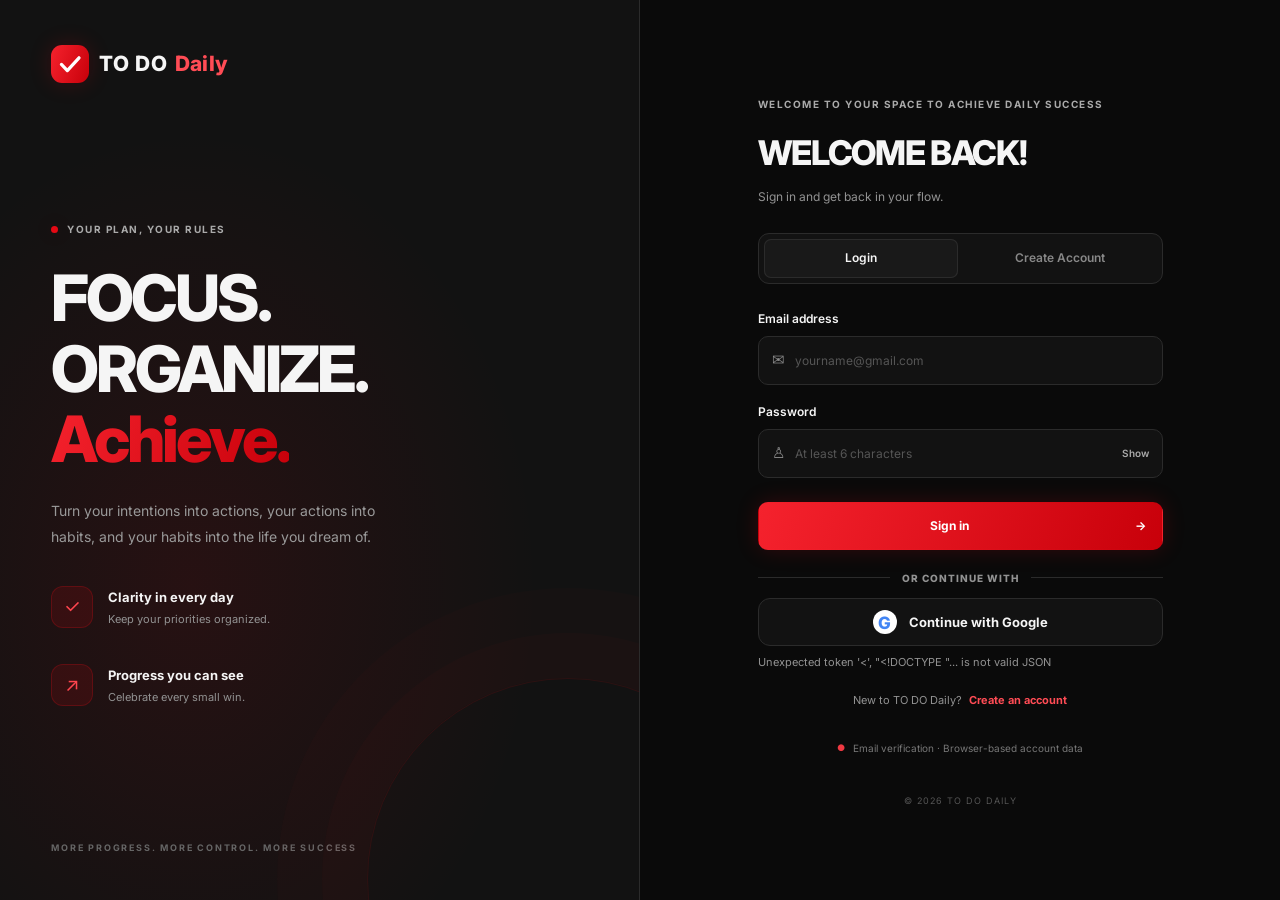
==== commit 354c3544: "Make TO DO Daily an installable app (PWA) Adds web app manifest, logo-based app icons, offline servi" ====
--- a/account.html
+++ b/account.html
@@ -9,6 +9,13 @@
     <script>try { document.documentElement.dataset.theme = localStorage.getItem("todoDaily_lastTheme") || "black-red"; } catch {}</script>
     <link rel="stylesheet" href="style.css">
     <script src="account.js" defer></script>
+    <link rel="manifest" href="manifest.webmanifest">
+    <link rel="apple-touch-icon" href="icons/apple-touch-icon.png">
+    <meta name="mobile-web-app-capable" content="yes">
+    <meta name="apple-mobile-web-app-capable" content="yes">
+    <meta name="apple-mobile-web-app-title" content="TO DO Daily">
+    <meta name="apple-mobile-web-app-status-bar-style" content="black-translucent">
+    <script src="pwa.js" defer></script>
 </head>
 <body class="account-page">
     <main class="account-card">
